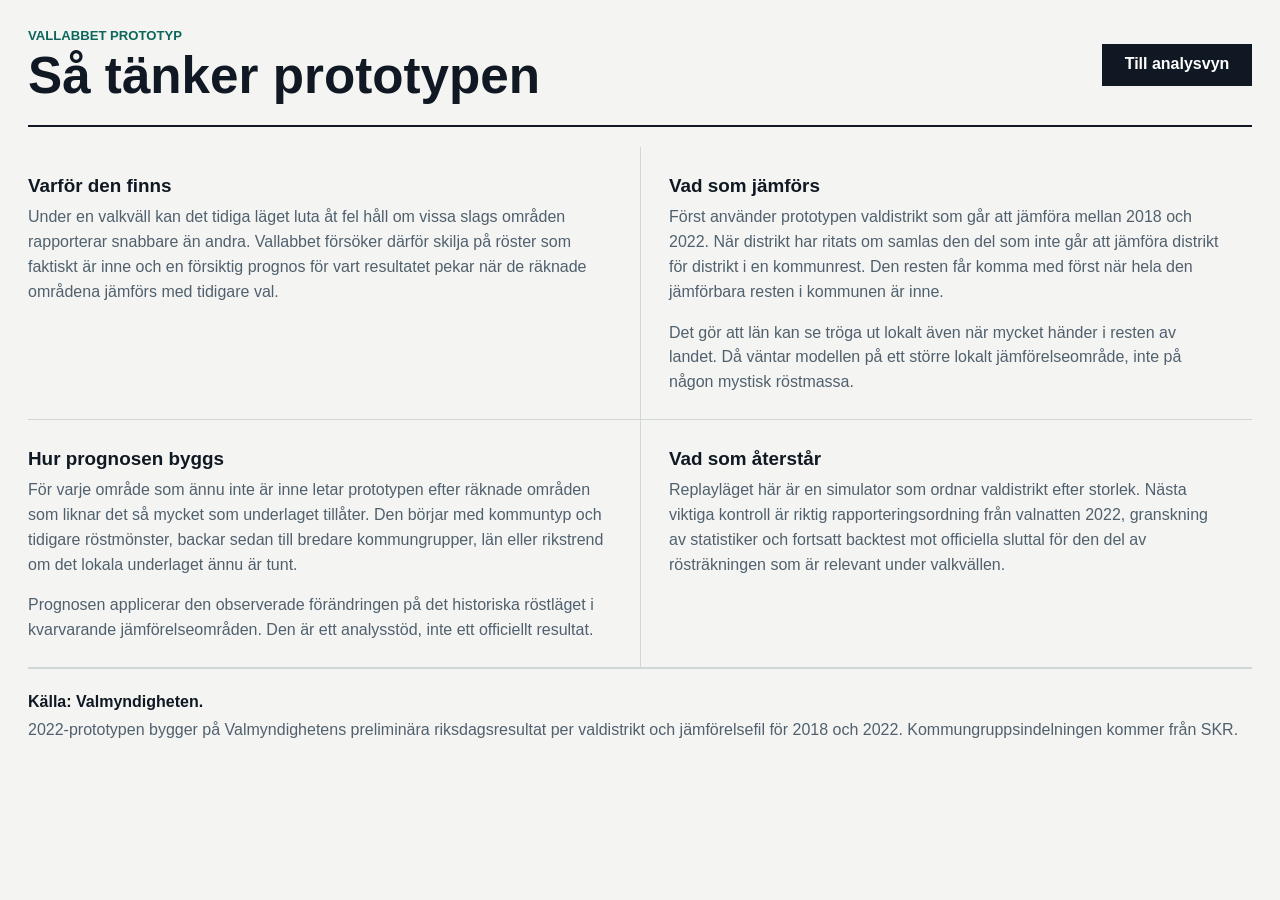
==== metod.html @ ca80cbb3 "v1 Första version tänkt för feedback och metodkontroll." ====
<!doctype html>
<html lang="sv">
  <head>
    <meta charset="utf-8">
    <meta name="viewport" content="width=device-width, initial-scale=1">
    <title>Metod - Vallabbet</title>
    <link rel="stylesheet" href="styles.css">
  </head>
  <body>
    <main class="shell method-page">
      <header class="masthead method-masthead">
        <div>
          <p class="kicker">Vallabbet prototyp</p>
          <h1>Så tänker prototypen</h1>
        </div>
        <a class="back-link" href="index.html">Till analysvyn</a>
      </header>

      <section class="method-copy" aria-label="Metod">
        <article>
          <h2>Varför den finns</h2>
          <p>Under en valkväll kan det tidiga läget luta åt fel håll om vissa slags områden rapporterar snabbare än andra. Vallabbet försöker därför skilja på röster som faktiskt är inne och en försiktig prognos för vart resultatet pekar när de räknade områdena jämförs med tidigare val.</p>
        </article>

        <article>
          <h2>Vad som jämförs</h2>
          <p>Först använder prototypen valdistrikt som går att jämföra mellan 2018 och 2022. När distrikt har ritats om samlas den del som inte går att jämföra distrikt för distrikt i en kommunrest. Den resten får komma med först när hela den jämförbara resten i kommunen är inne.</p>
          <p>Det gör att län kan se tröga ut lokalt även när mycket händer i resten av landet. Då väntar modellen på ett större lokalt jämförelseområde, inte på någon mystisk röstmassa.</p>
        </article>

        <article>
          <h2>Hur prognosen byggs</h2>
          <p>För varje område som ännu inte är inne letar prototypen efter räknade områden som liknar det så mycket som underlaget tillåter. Den börjar med kommuntyp och tidigare röstmönster, backar sedan till bredare kommungrupper, län eller rikstrend om det lokala underlaget ännu är tunt.</p>
          <p>Prognosen applicerar den observerade förändringen på det historiska röstläget i kvarvarande jämförelseområden. Den är ett analysstöd, inte ett officiellt resultat.</p>
        </article>

        <article>
          <h2>Vad som återstår</h2>
          <p>Replayläget här är en simulator som ordnar valdistrikt efter storlek. Nästa viktiga kontroll är riktig rapporteringsordning från valnatten 2022, granskning av statistiker och fortsatt backtest mot officiella sluttal för den del av rösträkningen som är relevant under valkvällen.</p>
        </article>
      </section>

      <footer class="source-note source-note-page">
        <strong>Källa: Valmyndigheten.</strong>
        <span>2022-prototypen bygger på Valmyndighetens preliminära riksdagsresultat per valdistrikt och jämförelsefil för 2018 och 2022. Kommungruppsindelningen kommer från SKR.</span>
      </footer>
    </main>
  </body>
</html>
---- styles.css ----
:root {
  color-scheme: light;
  --ink: #101923;
  --muted: #50606e;
  --paper: #f4f5f2;
  --panel: #fffdf8;
  --line: #d1d7d7;
  --accent: #0d665b;
  --alert: #b9302c;
  --gain: #116b4b;
  font-family: Inter, Aptos, "Segoe UI", Arial, sans-serif;
}

* {
  box-sizing: border-box;
}

body {
  background: var(--paper);
  color: var(--ink);
  margin: 0;
}

button,
input,
select {
  font: inherit;
}

.shell {
  margin: 0 auto;
  max-width: 1480px;
  padding: 28px;
}

.masthead {
  align-items: end;
  border-bottom: 2px solid var(--ink);
  display: grid;
  gap: 24px;
  grid-template-columns: minmax(320px, 1fr) auto;
  padding-bottom: 24px;
}

.kicker {
  color: var(--accent);
  font-size: .82rem;
  font-weight: 800;
  letter-spacing: 0;
  margin: 0 0 8px;
  text-transform: uppercase;
}

h1,
h2,
h3,
p {
  margin-top: 0;
}

h1 {
  font-size: clamp(2rem, 4vw, 4.4rem);
  letter-spacing: 0;
  line-height: .98;
  margin-bottom: 0;
  max-width: 760px;
}

h2 {
  font-size: 1.18rem;
  letter-spacing: 0;
  margin-bottom: 5px;
}

h3 {
  border-bottom: 1px solid var(--line);
  color: var(--muted);
  font-size: .84rem;
  letter-spacing: 0;
  margin-bottom: 12px;
  padding-bottom: 8px;
  text-transform: uppercase;
}

.mast-metrics {
  display: grid;
  gap: 10px;
  grid-template-columns: repeat(2, minmax(170px, 1fr));
  min-width: min(430px, 100%);
}

.mast-metrics div {
  border-left: 1px solid var(--line);
  display: grid;
  gap: 3px;
  min-height: 66px;
  padding-left: 14px;
}

.mast-metrics span,
.controls span,
.panel-head p,
.signal small,
.quiet {
  color: var(--muted);
}

.mast-metrics strong {
  font-size: 1.68rem;
  line-height: 1;
}

.controls {
  align-items: center;
  border-bottom: 1px solid var(--line);
  display: grid;
  gap: 18px;
  grid-template-columns: 180px minmax(240px, 1fr) minmax(330px, .9fr);
  padding: 20px 0;
}

.view-tabs {
  border-bottom: 1px solid var(--line);
  display: flex;
  gap: 7px;
  padding: 16px 0;
}

.view-tabs button,
.view-tabs a {
  align-items: center;
  background: transparent;
  border: 1px solid var(--line);
  color: var(--muted);
  cursor: pointer;
  display: inline-flex;
  font-weight: 800;
  justify-content: center;
  min-height: 42px;
  min-width: 110px;
  padding: 0 14px;
  text-decoration: none;
}

.view-tabs button[aria-selected="true"] {
  background: var(--ink);
  border-color: var(--ink);
  color: white;
}

.method-strip {
  align-items: start;
  border-bottom: 1px solid var(--line);
  display: grid;
  gap: 12px;
  grid-template-columns: 155px minmax(280px, 1fr);
  padding: 16px 0;
}

.method-strip p {
  color: var(--muted);
  line-height: 1.4;
  margin-bottom: 0;
}

.controls label {
  display: grid;
  gap: 2px;
}

.controls strong {
  font-size: 1.18rem;
}

input[type="range"] {
  accent-color: var(--accent);
  width: 100%;
}

.mode-note {
  align-items: start;
  display: grid;
  gap: 10px;
  grid-template-columns: auto 1fr;
}

.mode-note p {
  color: var(--muted);
  font-size: .92rem;
  line-height: 1.35;
  margin-bottom: 0;
}

#mode-pill {
  background: var(--accent);
  color: white;
  display: inline-block;
  font-size: .78rem;
  font-weight: 700;
  padding: 5px 8px;
  text-transform: uppercase;
}

.dashboard {
  display: grid;
  gap: 18px;
  grid-template-columns: minmax(430px, 1.15fr) minmax(300px, .82fr) minmax(330px, .9fr);
  padding-top: 18px;
}

.view-panel {
  padding-top: 18px;
}

.hidden {
  display: none;
}

.panel {
  background: var(--panel);
  border: 1px solid var(--line);
  min-height: 280px;
  padding: 20px;
}

.panel.lead {
  min-height: 560px;
  grid-row: span 2;
}

.panel.wide {
  grid-column: span 2;
}

.panel-head p {
  font-size: .94rem;
  margin-bottom: 18px;
}

.party-row {
  align-items: center;
  border-top: 1px solid var(--line);
  display: grid;
  gap: 12px;
  grid-template-columns: minmax(118px, 1fr) 64px 72px 74px;
  min-height: 54px;
  position: relative;
}

.party-row.with-opinion {
  grid-template-columns: minmax(118px, 1fr) 64px 72px 74px minmax(76px, 86px);
}

.party-row.labels {
  border-top: 0;
  color: var(--muted);
  font-size: .82rem;
  min-height: 28px;
  text-transform: uppercase;
}

.opinion-toggle {
  align-items: center;
  border-top: 1px solid var(--line);
  cursor: pointer;
  display: inline-flex;
  gap: 9px;
  margin-bottom: 12px;
  padding-top: 12px;
}

.opinion-toggle input {
  accent-color: var(--accent);
  height: 18px;
  width: 18px;
}

.opinion-toggle span {
  font-weight: 800;
}

.opinion-note {
  border-top: 1px solid var(--line);
  display: grid;
  gap: 5px;
  margin-top: 14px;
  padding-top: 14px;
}

.opinion-note.hidden {
  display: none;
}

.opinion-note p {
  color: var(--muted);
  line-height: 1.35;
  margin-bottom: 0;
}

.opinion-value {
  color: var(--muted);
  font-size: .82rem;
  font-weight: 800;
  text-transform: uppercase;
}

.party-row b {
  background: linear-gradient(90deg, var(--party) var(--fill), transparent var(--fill));
  bottom: 0;
  height: 4px;
  left: 0;
  opacity: .85;
  position: absolute;
  width: 100%;
}

.party-name {
  align-items: center;
  display: flex;
  font-weight: 750;
  gap: 9px;
}

.party-name i,
.party-tabs i {
  display: inline-block;
  flex: 0 0 auto;
  height: 13px;
  width: 13px;
}

.party-row strong {
  font-size: 1.2rem;
  text-align: right;
}

.party-row span:not(.party-name) {
  text-align: right;
}

.rise {
  color: var(--gain);
}

.fall {
  color: var(--alert);
}

.radio-line p {
  border-top: 1px solid var(--line);
  font-size: 1.2rem;
  line-height: 1.42;
  margin-bottom: 0;
  padding: 14px 0;
}

.radio-line .quiet {
  font-size: .95rem;
}

.party-tabs {
  display: flex;
  flex-wrap: wrap;
  gap: 7px;
  margin-bottom: 18px;
}

.party-view,
.county-view {
  display: block;
}

.party-view.hidden,
.county-view.hidden {
  display: none;
}

.party-workbench {
  min-height: 620px;
}

.party-head {
  align-items: end;
  border-bottom: 1px solid var(--line);
  display: flex;
  gap: 18px;
  justify-content: space-between;
  margin-bottom: 20px;
}

.party-head p {
  margin-bottom: 18px;
}

.party-workbench-grid {
  display: grid;
  gap: 28px;
  grid-template-columns: minmax(310px, .75fr) minmax(480px, 1.25fr);
}

.party-signal-grid h3 {
  margin-bottom: 10px;
}

.party-tabs button {
  align-items: center;
  background: #f5f1e8;
  border: 1px solid var(--line);
  cursor: pointer;
  display: inline-flex;
  gap: 7px;
  height: 38px;
  justify-content: center;
  min-width: 58px;
}

.party-tabs button[aria-selected="true"] {
  background: var(--ink);
  border-color: var(--ink);
  color: white;
}

.focus-number {
  align-items: baseline;
  border-bottom: 1px solid var(--line);
  display: flex;
  justify-content: space-between;
  margin-bottom: 16px;
  padding-bottom: 13px;
}

.focus-number span {
  color: var(--muted);
}

.focus-number strong {
  font-size: 2.4rem;
}

.focus-number em {
  font-size: .92rem;
  font-style: normal;
}

.focus-panel p {
  line-height: 1.45;
  margin-bottom: 10px;
}

.mandate-panel {
  min-height: 240px;
}

.mandate-placeholder {
  border-top: 1px solid var(--line);
  display: grid;
  gap: 8px;
  padding-top: 18px;
}

.mandate-placeholder strong {
  font-size: 2.45rem;
}

.mandate-placeholder p {
  color: var(--muted);
  line-height: 1.4;
  margin-bottom: 0;
}

.coalition-panel {
  min-height: 0;
}

.coalition-presets {
  display: grid;
  gap: 10px;
  grid-template-columns: repeat(2, minmax(210px, 1fr));
  margin-bottom: 18px;
}

.coalition-presets button {
  background: #f5f1e8;
  border: 1px solid var(--line);
  color: var(--ink);
  cursor: pointer;
  display: grid;
  gap: 4px;
  min-height: 84px;
  padding: 13px;
  text-align: left;
}

.coalition-presets strong,
.coalition-result > strong {
  font-size: 1.08rem;
}

.coalition-presets span {
  font-size: 1.2rem;
  font-weight: 850;
}

.coalition-presets small,
.coalition-note,
.coalition-result span {
  color: var(--muted);
}

.coalition-builder {
  border-top: 1px solid var(--line);
  display: grid;
  gap: 22px;
  grid-template-columns: minmax(300px, 1fr) minmax(250px, .7fr);
  padding-top: 18px;
}

.coalition-parties {
  display: flex;
  flex-wrap: wrap;
  gap: 7px;
}

.coalition-parties button {
  align-items: center;
  background: #f5f1e8;
  border: 1px solid var(--line);
  cursor: pointer;
  display: inline-flex;
  font-weight: 850;
  gap: 7px;
  height: 42px;
  justify-content: center;
  min-width: 62px;
}

.coalition-parties button[aria-pressed="true"] {
  background: var(--ink);
  border-color: var(--ink);
  color: white;
}

.coalition-parties i {
  display: inline-block;
  height: 13px;
  width: 13px;
}

.coalition-result {
  border-left: 1px solid var(--line);
  display: grid;
  gap: 9px;
  grid-template-columns: 1fr auto;
  padding-left: 20px;
}

.coalition-result h3,
.coalition-result > strong {
  grid-column: 1 / -1;
  margin-bottom: 0;
}

.coalition-result div {
  align-items: baseline;
  border-top: 1px solid var(--line);
  display: contents;
}

.coalition-result b {
  font-size: 2rem;
}

.coalition-note {
  border-top: 1px solid var(--line);
  line-height: 1.4;
  margin-bottom: 0;
  margin-top: 18px;
  padding-top: 12px;
}

.county-head {
  align-items: end;
  display: flex;
  gap: 18px;
  justify-content: space-between;
}

.county-head p {
  margin-bottom: 0;
}

.county-head label {
  color: var(--muted);
  display: grid;
  flex: 0 1 270px;
  font-size: .84rem;
  gap: 5px;
  text-transform: uppercase;
}

select {
  background: white;
  border: 1px solid var(--line);
  color: var(--ink);
  min-height: 40px;
  padding: 0 10px;
  text-transform: none;
}

.county-layout {
  display: grid;
  gap: 22px;
  grid-template-columns: minmax(360px, 1.2fr) minmax(260px, .8fr);
  margin-top: 18px;
}

.county-story {
  border-left: 1px solid var(--line);
  display: grid;
  gap: 12px;
  padding-left: 20px;
}

.county-story p {
  line-height: 1.45;
  margin-bottom: 0;
}

.county-progress {
  background: #f3f6f2;
  border: 1px solid var(--line);
  display: grid;
  gap: 10px;
  grid-template-columns: repeat(2, minmax(110px, 1fr));
  padding: 14px;
}

.county-progress h3,
.county-progress p {
  grid-column: 1 / -1;
}

.county-progress h3 {
  margin-bottom: 0;
}

.county-progress div {
  border-top: 1px solid var(--line);
  display: grid;
  gap: 2px;
  padding-top: 9px;
}

.county-progress strong {
  font-size: 1.55rem;
  line-height: 1;
}

.county-progress span,
.county-progress p {
  color: var(--muted);
  line-height: 1.35;
}

.county-progress b {
  color: var(--ink);
}

.source-note {
  border-top: 1px solid var(--line);
  color: var(--muted);
  display: flex;
  flex-wrap: wrap;
  gap: 6px;
  line-height: 1.4;
  margin-top: 22px;
  padding: 16px 0 4px;
}

.source-note strong {
  color: var(--ink);
}

.method-masthead {
  align-items: center;
}

.back-link {
  background: var(--ink);
  border: 1px solid var(--ink);
  color: white;
  display: inline-flex;
  font-weight: 800;
  justify-content: center;
  min-height: 42px;
  min-width: 150px;
  padding: 10px 14px;
  text-decoration: none;
}

.method-copy {
  display: grid;
  gap: 0;
  grid-template-columns: repeat(2, minmax(280px, 1fr));
  padding-top: 20px;
}

.method-copy article {
  border-bottom: 1px solid var(--line);
  line-height: 1.55;
  min-height: 230px;
  padding: 24px 28px 24px 0;
}

.method-copy article:nth-child(2n) {
  border-left: 1px solid var(--line);
  padding-left: 28px;
}

.method-copy p {
  color: var(--muted);
}

.method-copy p:last-child {
  margin-bottom: 0;
}

.source-note-page {
  margin-top: 0;
  padding-top: 22px;
}

.confidence {
  align-items: center;
  display: inline-flex;
  gap: 8px;
  font-size: .84rem;
  font-weight: 800;
  text-transform: uppercase;
}

.confidence::before {
  background: var(--confidence);
  content: "";
  height: 10px;
  width: 10px;
}

.confidence.high {
  --confidence: #176a49;
}

.confidence.medium {
  --confidence: #c38615;
}

.confidence.low {
  --confidence: #b9302c;
}

.method-tags {
  display: flex;
  flex-wrap: wrap;
  gap: 6px;
}

.method-tags span {
  background: #eef1ef;
  border: 1px solid var(--line);
  color: var(--muted);
  display: inline-block;
  font-size: .78rem;
  padding: 5px 7px;
}

.method-explainer {
  border-top: 1px solid var(--line);
  display: grid;
  gap: 7px;
  padding-top: 12px;
}

.method-meter {
  background: #e7eae7;
  height: 8px;
  overflow: hidden;
}

.method-meter b {
  background: var(--accent);
  display: block;
  height: 100%;
}

.method-explainer small {
  color: var(--muted);
  line-height: 1.35;
}

.signal-grid {
  display: grid;
  gap: 20px;
  grid-template-columns: repeat(2, minmax(240px, 1fr));
}

.signal {
  align-items: center;
  border-top: 1px solid var(--line);
  display: grid;
  gap: 2px 10px;
  grid-template-columns: 1fr auto;
  min-height: 60px;
  padding: 8px 0;
}

.signal strong {
  overflow-wrap: anywhere;
}

.signal span {
  font-weight: 800;
}

.signal .rise,
.signal .fall {
  display: inline-flex;
  gap: 4px;
}

.signal small {
  grid-column: 1 / -1;
}

.load-error {
  font-size: 1.1rem;
  padding: 30px;
}

@media (max-width: 1080px) {
  .shell {
    padding: 18px;
  }

  .masthead,
  .controls,
  .dashboard,
  .county-layout,
  .party-workbench-grid,
  .method-copy,
  .method-strip,
  .coalition-builder {
    grid-template-columns: 1fr;
  }

  .mast-metrics {
    min-width: 0;
  }

  .panel.lead,
  .panel.wide {
    grid-column: auto;
    grid-row: auto;
    min-height: 0;
  }

  .county-story {
    border-left: 0;
    border-top: 1px solid var(--line);
    padding-left: 0;
    padding-top: 18px;
  }

  .party-head {
    align-items: stretch;
    flex-direction: column;
  }

  .coalition-result {
    border-left: 0;
    border-top: 1px solid var(--line);
    padding-left: 0;
    padding-top: 18px;
  }

  .method-copy article,
  .method-copy article:nth-child(2n) {
    border-left: 0;
    min-height: 0;
    padding-left: 0;
    padding-right: 0;
  }
}

@media (max-width: 620px) {
  .mast-metrics,
  .signal-grid,
  .coalition-presets {
    grid-template-columns: 1fr;
  }

  .mode-note {
    grid-template-columns: 1fr;
  }

  .party-row {
    gap: 7px;
    grid-template-columns: minmax(92px, 1fr) 52px 61px 66px;
    font-size: .9rem;
  }

  .party-row strong {
    font-size: 1rem;
  }

  .focus-number {
    align-items: start;
    flex-direction: column;
  }

  .county-head {
    align-items: stretch;
    flex-direction: column;
  }

  .county-progress {
    grid-template-columns: 1fr;
  }

  .view-tabs {
    overflow-x: auto;
  }
}
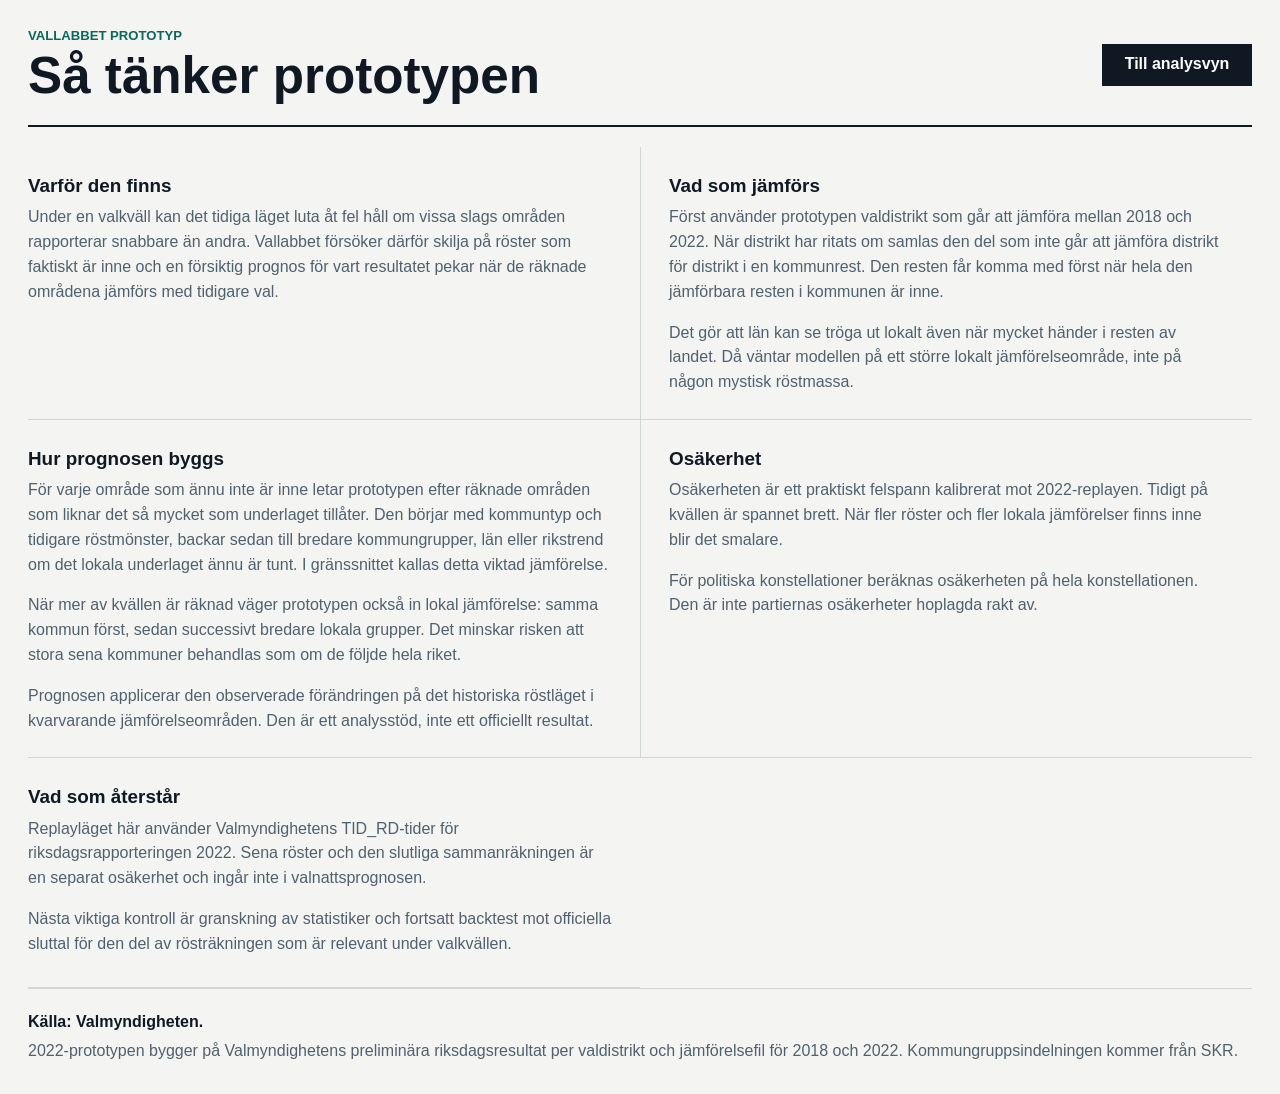
==== commit 6e01170c: "v2" ====
--- a/metod.html
+++ b/metod.html
@@ -30,13 +30,21 @@
 
         <article>
           <h2>Hur prognosen byggs</h2>
-          <p>För varje område som ännu inte är inne letar prototypen efter räknade områden som liknar det så mycket som underlaget tillåter. Den börjar med kommuntyp och tidigare röstmönster, backar sedan till bredare kommungrupper, län eller rikstrend om det lokala underlaget ännu är tunt.</p>
+          <p>För varje område som ännu inte är inne letar prototypen efter räknade områden som liknar det så mycket som underlaget tillåter. Den börjar med kommuntyp och tidigare röstmönster, backar sedan till bredare kommungrupper, län eller rikstrend om det lokala underlaget ännu är tunt. I gränssnittet kallas detta viktad jämförelse.</p>
+          <p>När mer av kvällen är räknad väger prototypen också in lokal jämförelse: samma kommun först, sedan successivt bredare lokala grupper. Det minskar risken att stora sena kommuner behandlas som om de följde hela riket.</p>
           <p>Prognosen applicerar den observerade förändringen på det historiska röstläget i kvarvarande jämförelseområden. Den är ett analysstöd, inte ett officiellt resultat.</p>
         </article>
 
         <article>
+          <h2>Osäkerhet</h2>
+          <p>Osäkerheten är ett praktiskt felspann kalibrerat mot 2022-replayen. Tidigt på kvällen är spannet brett. När fler röster och fler lokala jämförelser finns inne blir det smalare.</p>
+          <p>För politiska konstellationer beräknas osäkerheten på hela konstellationen. Den är inte partiernas osäkerheter hoplagda rakt av.</p>
+        </article>
+
+        <article>
           <h2>Vad som återstår</h2>
-          <p>Replayläget här är en simulator som ordnar valdistrikt efter storlek. Nästa viktiga kontroll är riktig rapporteringsordning från valnatten 2022, granskning av statistiker och fortsatt backtest mot officiella sluttal för den del av rösträkningen som är relevant under valkvällen.</p>
+          <p>Replayläget här använder Valmyndighetens TID_RD-tider för riksdagsrapporteringen 2022. Sena röster och den slutliga sammanräkningen är en separat osäkerhet och ingår inte i valnattsprognosen.</p>
+          <p>Nästa viktiga kontroll är granskning av statistiker och fortsatt backtest mot officiella sluttal för den del av rösträkningen som är relevant under valkvällen.</p>
         </article>
       </section>
 
--- a/styles.css
+++ b/styles.css
@@ -177,6 +177,34 @@
   width: 100%;
 }
 
+.time-control {
+  display: grid;
+  gap: 7px;
+  min-width: 0;
+}
+
+.time-scale {
+  color: var(--muted);
+  font-size: .76rem;
+  height: 16px;
+  position: relative;
+}
+
+.time-scale span {
+  position: absolute;
+  top: 0;
+  transform: translateX(-50%);
+  white-space: nowrap;
+}
+
+.time-scale span:first-child {
+  transform: translateX(0);
+}
+
+.time-scale span:last-child {
+  transform: translateX(-100%);
+}
+
 .mode-note {
   align-items: start;
   display: grid;
@@ -204,7 +232,7 @@
 .dashboard {
   display: grid;
   gap: 18px;
-  grid-template-columns: minmax(430px, 1.15fr) minmax(300px, .82fr) minmax(330px, .9fr);
+  grid-template-columns: minmax(520px, 1.2fr) minmax(360px, .8fr);
   padding-top: 18px;
 }
 
@@ -242,13 +270,13 @@
   border-top: 1px solid var(--line);
   display: grid;
   gap: 12px;
-  grid-template-columns: minmax(118px, 1fr) 64px 72px 74px;
+  grid-template-columns: minmax(118px, 1fr) minmax(82px, 96px) minmax(94px, 120px) 74px 82px;
   min-height: 54px;
   position: relative;
 }
 
 .party-row.with-opinion {
-  grid-template-columns: minmax(118px, 1fr) 64px 72px 74px minmax(76px, 86px);
+  grid-template-columns: minmax(118px, 1fr) minmax(82px, 96px) minmax(94px, 120px) 74px 82px minmax(76px, 86px);
 }
 
 .party-row.labels {
@@ -302,6 +330,12 @@
   font-size: .82rem;
   font-weight: 800;
   text-transform: uppercase;
+}
+
+.uncertainty {
+  color: var(--muted);
+  font-size: .92rem;
+  font-weight: 850;
 }
 
 .party-row b {
@@ -445,27 +479,6 @@
 .focus-panel p {
   line-height: 1.45;
   margin-bottom: 10px;
-}
-
-.mandate-panel {
-  min-height: 240px;
-}
-
-.mandate-placeholder {
-  border-top: 1px solid var(--line);
-  display: grid;
-  gap: 8px;
-  padding-top: 18px;
-}
-
-.mandate-placeholder strong {
-  font-size: 2.45rem;
-}
-
-.mandate-placeholder p {
-  color: var(--muted);
-  line-height: 1.4;
-  margin-bottom: 0;
 }
 
 .coalition-panel {
@@ -560,6 +573,15 @@
   margin-bottom: 0;
 }
 
+.coalition-result-note {
+  border-top: 1px solid var(--line);
+  color: var(--muted);
+  grid-column: 1 / -1;
+  line-height: 1.35;
+  margin: 3px 0 0;
+  padding-top: 9px;
+}
+
 .coalition-result div {
   align-items: baseline;
   border-top: 1px solid var(--line);
@@ -904,7 +926,7 @@
 
   .party-row {
     gap: 7px;
-    grid-template-columns: minmax(92px, 1fr) 52px 61px 66px;
+    grid-template-columns: minmax(92px, 1fr) 52px 61px 66px 68px;
     font-size: .9rem;
   }
 
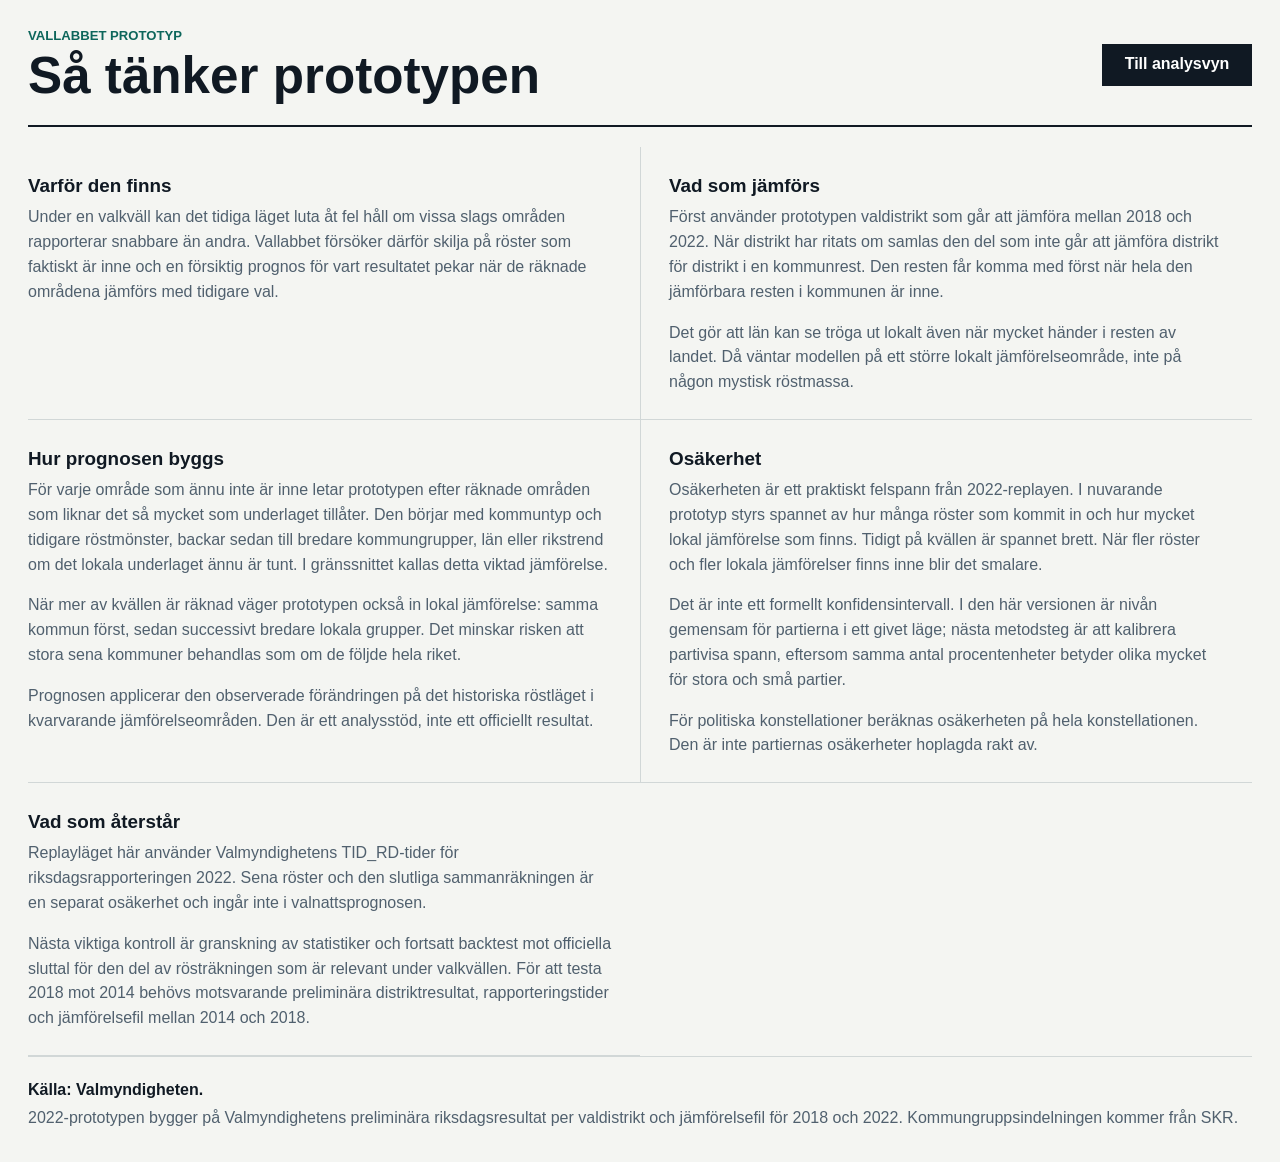
==== commit bf8212c4: "Update political comparison and backtest uncertainty" ====
--- a/metod.html
+++ b/metod.html
@@ -37,14 +37,15 @@
 
         <article>
           <h2>Osäkerhet</h2>
-          <p>Osäkerheten är ett praktiskt felspann kalibrerat mot 2022-replayen. Tidigt på kvällen är spannet brett. När fler röster och fler lokala jämförelser finns inne blir det smalare.</p>
+          <p>Osäkerheten är ett praktiskt felspann från 2022-replayen. I nuvarande prototyp styrs spannet av hur många röster som kommit in och hur mycket lokal jämförelse som finns. Tidigt på kvällen är spannet brett. När fler röster och fler lokala jämförelser finns inne blir det smalare.</p>
+          <p>Det är inte ett formellt konfidensintervall. I den här versionen är nivån gemensam för partierna i ett givet läge; nästa metodsteg är att kalibrera partivisa spann, eftersom samma antal procentenheter betyder olika mycket för stora och små partier.</p>
           <p>För politiska konstellationer beräknas osäkerheten på hela konstellationen. Den är inte partiernas osäkerheter hoplagda rakt av.</p>
         </article>
 
         <article>
           <h2>Vad som återstår</h2>
           <p>Replayläget här använder Valmyndighetens TID_RD-tider för riksdagsrapporteringen 2022. Sena röster och den slutliga sammanräkningen är en separat osäkerhet och ingår inte i valnattsprognosen.</p>
-          <p>Nästa viktiga kontroll är granskning av statistiker och fortsatt backtest mot officiella sluttal för den del av rösträkningen som är relevant under valkvällen.</p>
+          <p>Nästa viktiga kontroll är granskning av statistiker och fortsatt backtest mot officiella sluttal för den del av rösträkningen som är relevant under valkvällen. För att testa 2018 mot 2014 behövs motsvarande preliminära distriktresultat, rapporteringstider och jämförelsefil mellan 2014 och 2018.</p>
         </article>
       </section>
 
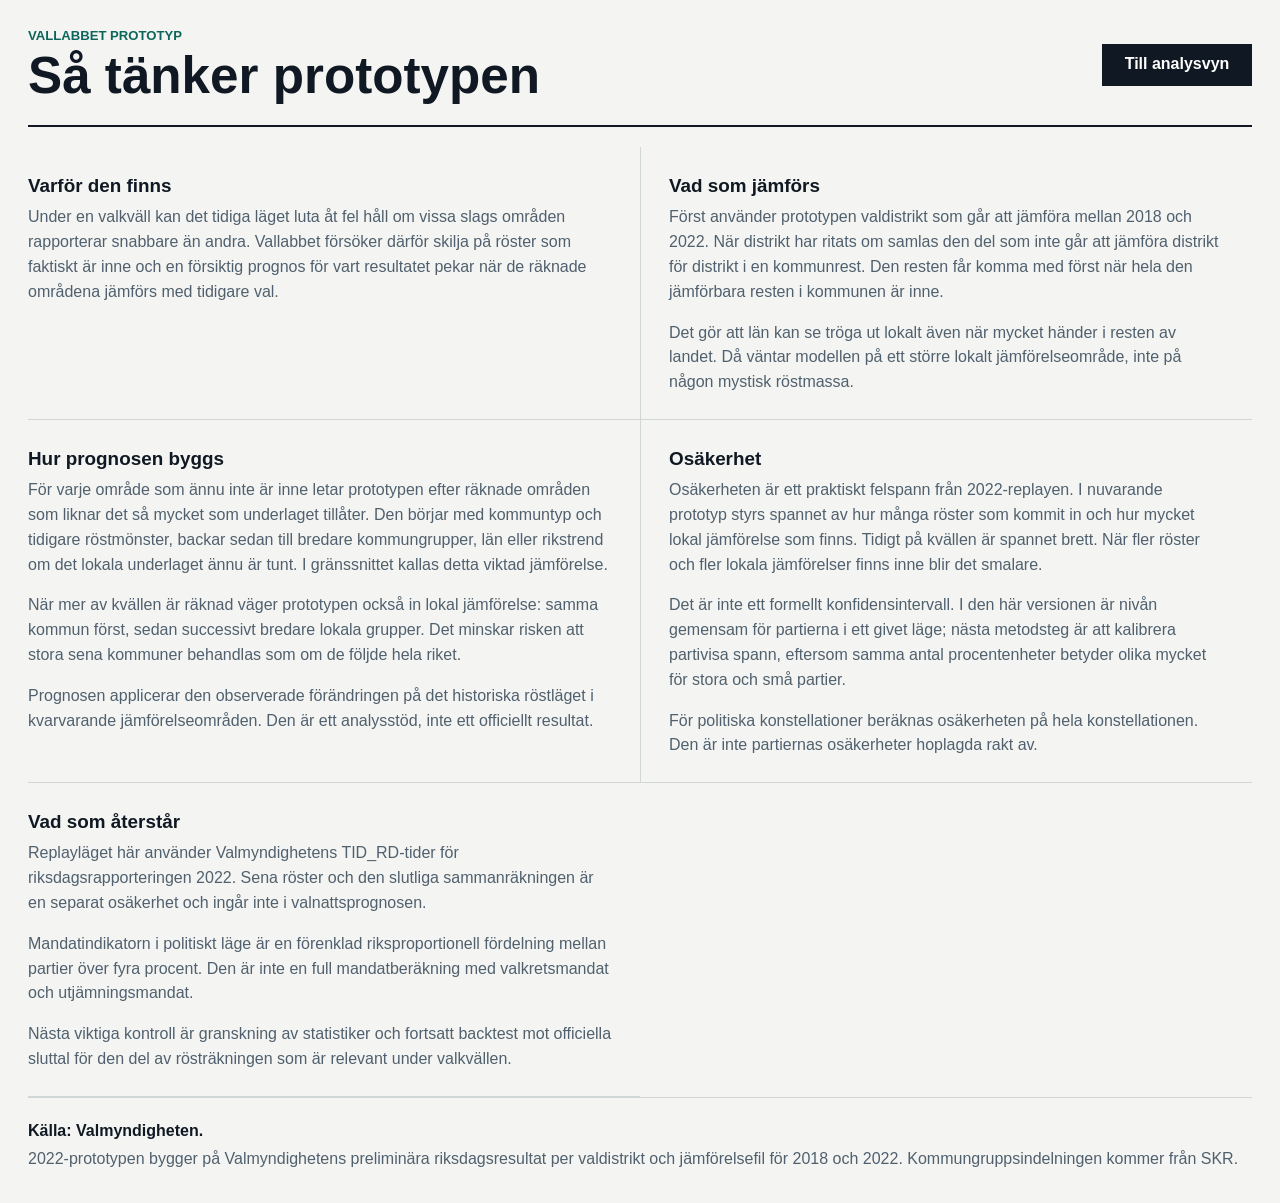
==== commit e686623d: "Add simplified mandate indicator" ====
--- a/metod.html
+++ b/metod.html
@@ -45,7 +45,8 @@
         <article>
           <h2>Vad som återstår</h2>
           <p>Replayläget här använder Valmyndighetens TID_RD-tider för riksdagsrapporteringen 2022. Sena röster och den slutliga sammanräkningen är en separat osäkerhet och ingår inte i valnattsprognosen.</p>
-          <p>Nästa viktiga kontroll är granskning av statistiker och fortsatt backtest mot officiella sluttal för den del av rösträkningen som är relevant under valkvällen. För att testa 2018 mot 2014 behövs motsvarande preliminära distriktresultat, rapporteringstider och jämförelsefil mellan 2014 och 2018.</p>
+          <p>Mandatindikatorn i politiskt läge är en förenklad riksproportionell fördelning mellan partier över fyra procent. Den är inte en full mandatberäkning med valkretsmandat och utjämningsmandat.</p>
+          <p>Nästa viktiga kontroll är granskning av statistiker och fortsatt backtest mot officiella sluttal för den del av rösträkningen som är relevant under valkvällen.</p>
         </article>
       </section>
 
--- a/styles.css
+++ b/styles.css
@@ -600,6 +600,91 @@
   padding-top: 12px;
 }
 
+.mandate-indicator {
+  border-top: 1px solid var(--line);
+  margin-top: 18px;
+  padding-top: 18px;
+}
+
+.mandate-head {
+  align-items: end;
+  display: flex;
+  gap: 16px;
+  justify-content: space-between;
+  margin-bottom: 14px;
+}
+
+.mandate-head h3 {
+  margin-bottom: 6px;
+}
+
+.mandate-head p {
+  color: var(--muted);
+  line-height: 1.35;
+  margin-bottom: 0;
+}
+
+.mandate-head strong {
+  font-size: 2rem;
+  white-space: nowrap;
+}
+
+.mandate-blocks {
+  display: grid;
+  gap: 10px;
+  grid-template-columns: repeat(3, minmax(180px, 1fr));
+  margin-bottom: 14px;
+}
+
+.mandate-blocks div,
+.mandate-list div {
+  align-items: center;
+  background: #f5f1e8;
+  border: 1px solid var(--line);
+  display: flex;
+  justify-content: space-between;
+  min-height: 48px;
+  padding: 10px 12px;
+}
+
+.mandate-blocks span,
+.mandate-list span,
+.mandate-warning {
+  color: var(--muted);
+}
+
+.mandate-blocks b {
+  font-size: 1.6rem;
+}
+
+.mandate-list {
+  display: grid;
+  gap: 8px;
+  grid-template-columns: repeat(4, minmax(110px, 1fr));
+}
+
+.mandate-list span {
+  align-items: center;
+  display: inline-flex;
+  font-weight: 800;
+  gap: 7px;
+}
+
+.mandate-list i {
+  display: inline-block;
+  height: 13px;
+  width: 13px;
+}
+
+.mandate-list b {
+  font-size: 1.35rem;
+}
+
+.mandate-warning {
+  line-height: 1.35;
+  margin: 12px 0 0;
+}
+
 .county-head {
   align-items: end;
   display: flex;
@@ -904,6 +989,11 @@
     padding-top: 18px;
   }
 
+  .mandate-blocks,
+  .mandate-list {
+    grid-template-columns: repeat(2, minmax(150px, 1fr));
+  }
+
   .method-copy article,
   .method-copy article:nth-child(2n) {
     border-left: 0;
@@ -916,12 +1006,19 @@
 @media (max-width: 620px) {
   .mast-metrics,
   .signal-grid,
-  .coalition-presets {
+  .coalition-presets,
+  .mandate-blocks,
+  .mandate-list {
     grid-template-columns: 1fr;
   }
 
   .mode-note {
     grid-template-columns: 1fr;
+  }
+
+  .mandate-head {
+    align-items: stretch;
+    flex-direction: column;
   }
 
   .party-row {
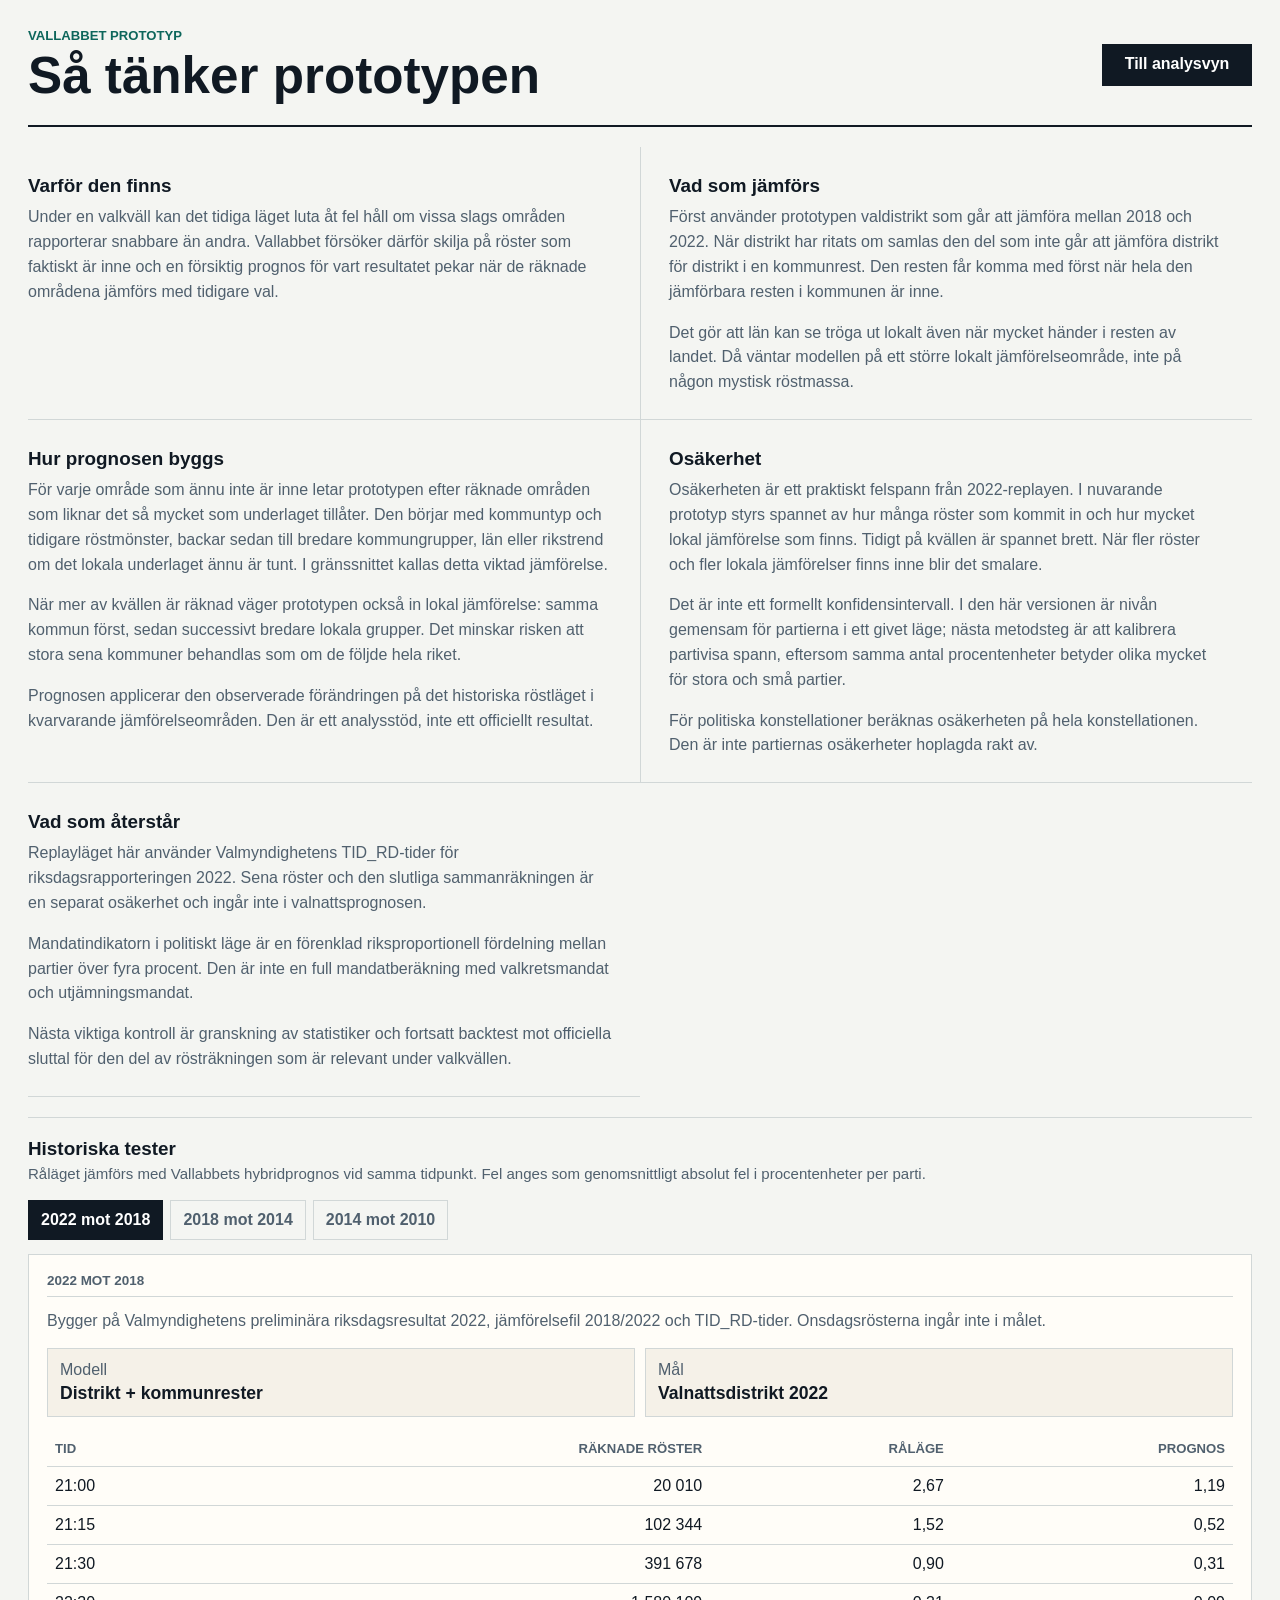
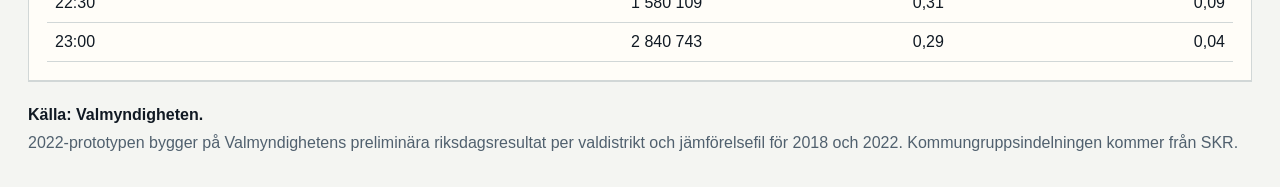
==== commit a2dfdecf: "Add backtest tabs to method page" ====
--- a/metod.html
+++ b/metod.html
@@ -50,10 +50,99 @@
         </article>
       </section>
 
+      <section class="backtest-section" aria-label="Backtester">
+        <div class="panel-head">
+          <h2>Historiska tester</h2>
+          <p>Råläget jämförs med Vallabbets hybridprognos vid samma tidpunkt. Fel anges som genomsnittligt absolut fel i procentenheter per parti.</p>
+        </div>
+
+        <div class="backtest-tabs" role="tablist" aria-label="Välj historiskt test">
+          <button type="button" role="tab" aria-selected="true" data-backtest-tab="bt-2022">2022 mot 2018</button>
+          <button type="button" role="tab" aria-selected="false" data-backtest-tab="bt-2018">2018 mot 2014</button>
+          <button type="button" role="tab" aria-selected="false" data-backtest-tab="bt-2014">2014 mot 2010</button>
+        </div>
+
+        <article id="bt-2022" class="backtest-panel" data-backtest-panel>
+          <h3>2022 mot 2018</h3>
+          <p>Bygger på Valmyndighetens preliminära riksdagsresultat 2022, jämförelsefil 2018/2022 och TID_RD-tider. Onsdagsrösterna ingår inte i målet.</p>
+          <div class="backtest-summary">
+            <div><span>Modell</span><strong>Distrikt + kommunrester</strong></div>
+            <div><span>Mål</span><strong>Valnattsdistrikt 2022</strong></div>
+          </div>
+          <div class="backtest-table-wrap">
+            <table>
+              <thead><tr><th>Tid</th><th>Räknade röster</th><th>Råläge</th><th>Prognos</th></tr></thead>
+              <tbody>
+                <tr><td>21:00</td><td>20 010</td><td>2,67</td><td>1,19</td></tr>
+                <tr><td>21:15</td><td>102 344</td><td>1,52</td><td>0,52</td></tr>
+                <tr><td>21:30</td><td>391 678</td><td>0,90</td><td>0,31</td></tr>
+                <tr><td>22:30</td><td>1 580 109</td><td>0,31</td><td>0,09</td></tr>
+                <tr><td>23:00</td><td>2 840 743</td><td>0,29</td><td>0,04</td></tr>
+              </tbody>
+            </table>
+          </div>
+        </article>
+
+        <article id="bt-2018" class="backtest-panel hidden" data-backtest-panel>
+          <h3>2018 mot 2014</h3>
+          <p>Bygger på 2018 års inrapporteringstider, 2018 års distriktsresultat, 2014 års distriktsresultat och Valmyndighetens mappning 2014/2018. Målet är slutligt 2018-resultat för distrikt med rapporteringstid.</p>
+          <div class="backtest-summary">
+            <div><span>Täckning</span><strong>100,00%</strong></div>
+            <div><span>Områden</span><strong>4 631 distrikt + 98 kommunrester</strong></div>
+          </div>
+          <div class="backtest-table-wrap">
+            <table>
+              <thead><tr><th>Tid</th><th>Räknade röster</th><th>Råläge</th><th>Prognos</th></tr></thead>
+              <tbody>
+                <tr><td>21:00</td><td>35 344</td><td>2,63</td><td>1,10</td></tr>
+                <tr><td>21:15</td><td>160 918</td><td>1,58</td><td>0,33</td></tr>
+                <tr><td>21:30</td><td>499 743</td><td>1,01</td><td>0,13</td></tr>
+                <tr><td>22:30</td><td>3 579 315</td><td>0,32</td><td>0,08</td></tr>
+                <tr><td>23:00</td><td>4 551 634</td><td>0,31</td><td>0,07</td></tr>
+              </tbody>
+            </table>
+          </div>
+        </article>
+
+        <article id="bt-2014" class="backtest-panel hidden" data-backtest-panel>
+          <h3>2014 mot 2010</h3>
+          <p>Fallback-test utan mappningsfil 2010/2014. Modellen använder exakta distriktskoder och kommunrester. Målet är slutligt 2014-resultat för distrikt med rapporteringstid.</p>
+          <div class="backtest-summary">
+            <div><span>Täckning</span><strong>99,94%</strong></div>
+            <div><span>Områden</span><strong>5 169 distrikt + 40 kommunrester</strong></div>
+          </div>
+          <div class="backtest-table-wrap">
+            <table>
+              <thead><tr><th>Tid</th><th>Räknade röster</th><th>Råläge</th><th>Prognos</th></tr></thead>
+              <tbody>
+                <tr><td>21:00</td><td>91 637</td><td>2,31</td><td>0,74</td></tr>
+                <tr><td>21:15</td><td>369 130</td><td>1,50</td><td>0,28</td></tr>
+                <tr><td>21:30</td><td>1 087 720</td><td>1,01</td><td>0,23</td></tr>
+                <tr><td>22:30</td><td>4 616 980</td><td>0,22</td><td>0,13</td></tr>
+                <tr><td>23:00</td><td>5 212 117</td><td>0,18</td><td>0,12</td></tr>
+              </tbody>
+            </table>
+          </div>
+          <p class="backtest-note">I detta valpar är nationell swing ibland lika bra eller bättre än hybridprognosen. Den lokala viktningen bör därför granskas vidare.</p>
+        </article>
+      </section>
+
       <footer class="source-note source-note-page">
         <strong>Källa: Valmyndigheten.</strong>
         <span>2022-prototypen bygger på Valmyndighetens preliminära riksdagsresultat per valdistrikt och jämförelsefil för 2018 och 2022. Kommungruppsindelningen kommer från SKR.</span>
       </footer>
     </main>
+    <script>
+      document.querySelectorAll("[data-backtest-tab]").forEach((button) => {
+        button.addEventListener("click", () => {
+          document.querySelectorAll("[data-backtest-tab]").forEach((tab) => {
+            tab.setAttribute("aria-selected", String(tab === button));
+          });
+          document.querySelectorAll("[data-backtest-panel]").forEach((panel) => {
+            panel.classList.toggle("hidden", panel.id !== button.dataset.backtestTab);
+          });
+        });
+      });
+    </script>
   </body>
 </html>
--- a/styles.css
+++ b/styles.css
@@ -832,6 +832,105 @@
   margin-bottom: 0;
 }
 
+.backtest-section {
+  border-top: 1px solid var(--line);
+  margin-top: 20px;
+  padding-top: 20px;
+}
+
+.backtest-tabs {
+  display: flex;
+  flex-wrap: wrap;
+  gap: 7px;
+  margin: 14px 0;
+}
+
+.backtest-tabs button {
+  background: transparent;
+  border: 1px solid var(--line);
+  color: var(--muted);
+  cursor: pointer;
+  font-weight: 800;
+  min-height: 40px;
+  padding: 0 12px;
+}
+
+.backtest-tabs button[aria-selected="true"] {
+  background: var(--ink);
+  border-color: var(--ink);
+  color: white;
+}
+
+.backtest-panel {
+  background: var(--panel);
+  border: 1px solid var(--line);
+  padding: 18px;
+}
+
+.backtest-panel p {
+  color: var(--muted);
+  line-height: 1.45;
+}
+
+.backtest-summary {
+  display: grid;
+  gap: 10px;
+  grid-template-columns: repeat(2, minmax(220px, 1fr));
+  margin: 14px 0;
+}
+
+.backtest-summary div {
+  background: #f5f1e8;
+  border: 1px solid var(--line);
+  display: grid;
+  gap: 4px;
+  min-height: 64px;
+  padding: 12px;
+}
+
+.backtest-summary span {
+  color: var(--muted);
+}
+
+.backtest-summary strong {
+  font-size: 1.1rem;
+}
+
+.backtest-table-wrap {
+  overflow-x: auto;
+}
+
+.backtest-panel table {
+  border-collapse: collapse;
+  min-width: 560px;
+  width: 100%;
+}
+
+.backtest-panel th,
+.backtest-panel td {
+  border-bottom: 1px solid var(--line);
+  padding: 10px 8px;
+  text-align: right;
+  white-space: nowrap;
+}
+
+.backtest-panel th:first-child,
+.backtest-panel td:first-child {
+  text-align: left;
+}
+
+.backtest-panel th {
+  color: var(--muted);
+  font-size: .82rem;
+  text-transform: uppercase;
+}
+
+.backtest-note {
+  border-top: 1px solid var(--line);
+  margin: 14px 0 0;
+  padding-top: 12px;
+}
+
 .source-note-page {
   margin-top: 0;
   padding-top: 22px;
@@ -1007,6 +1106,7 @@
   .mast-metrics,
   .signal-grid,
   .coalition-presets,
+  .backtest-summary,
   .mandate-blocks,
   .mandate-list {
     grid-template-columns: 1fr;
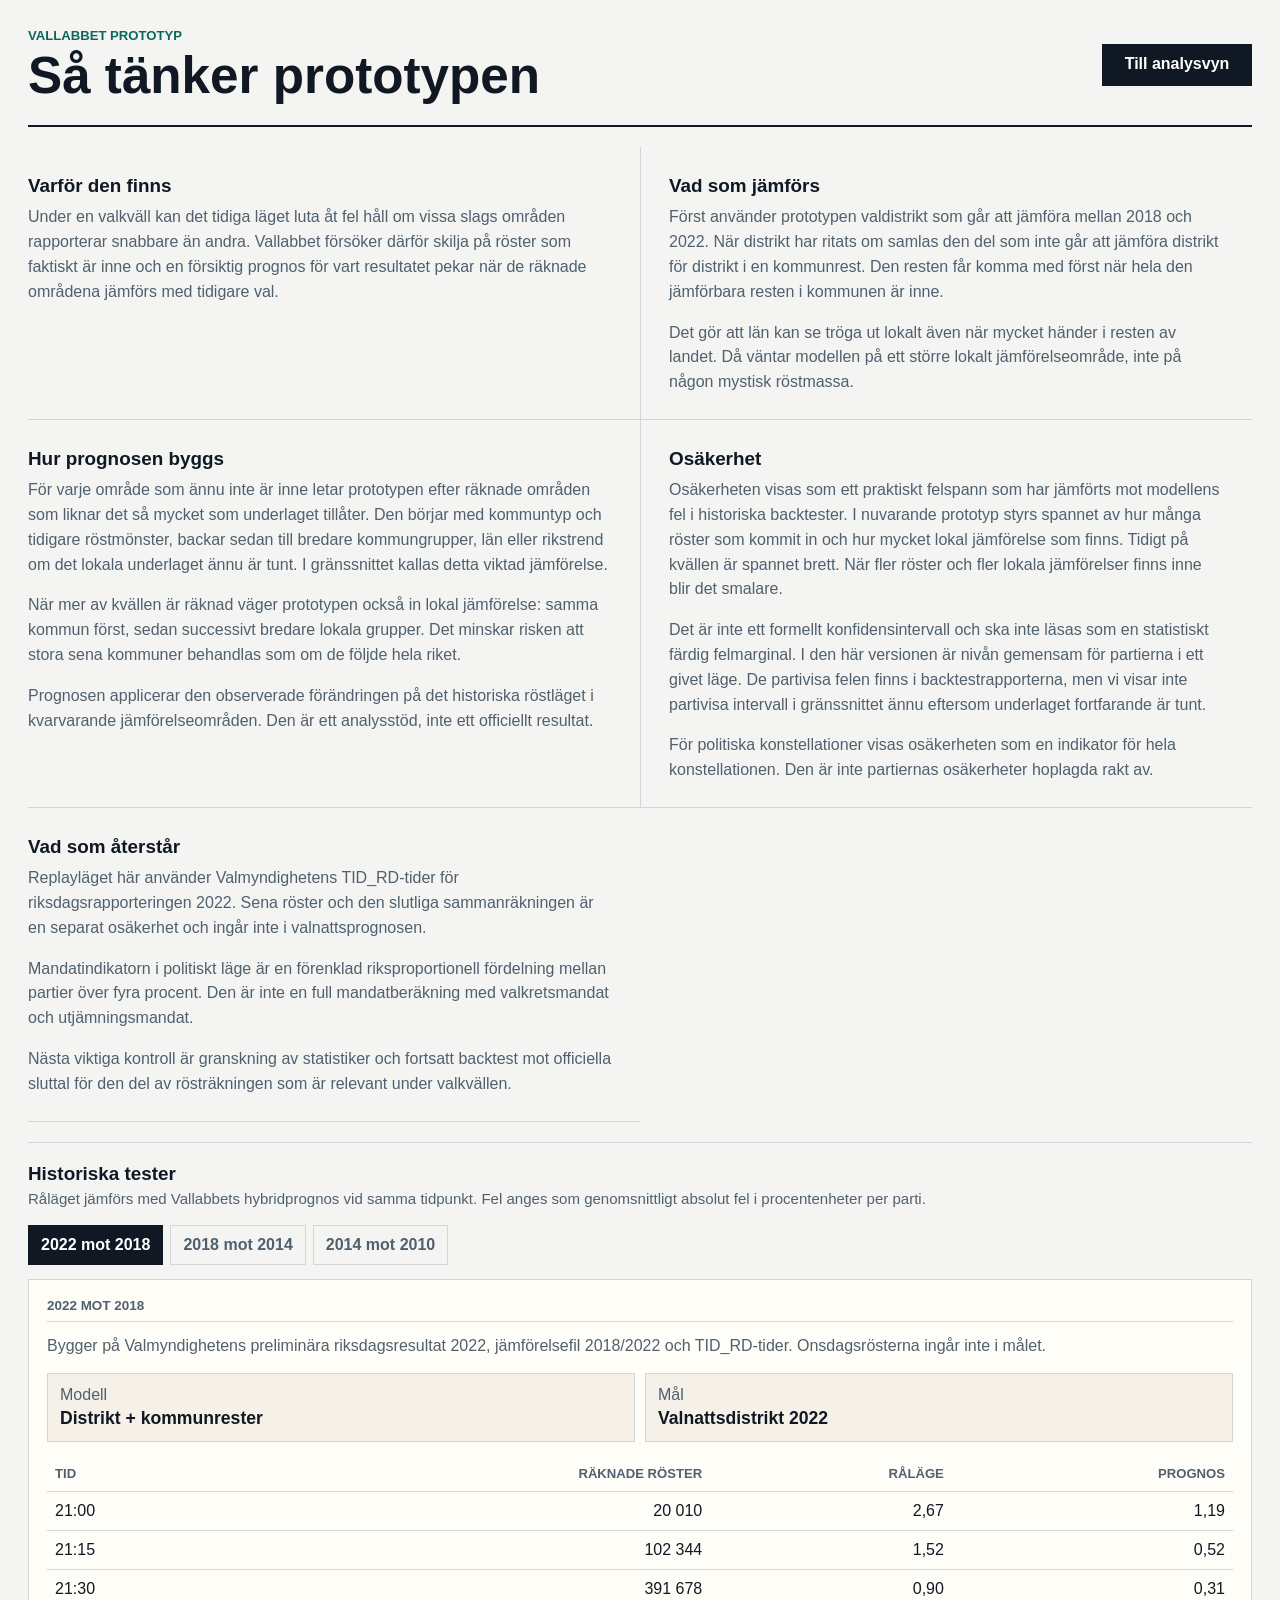
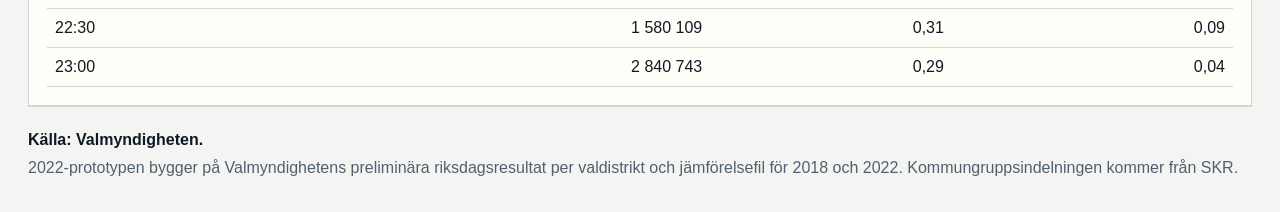
==== commit 2bab66b7: "Clarify uncertainty wording" ====
--- a/metod.html
+++ b/metod.html
@@ -37,9 +37,9 @@
 
         <article>
           <h2>Osäkerhet</h2>
-          <p>Osäkerheten är ett praktiskt felspann från 2022-replayen. I nuvarande prototyp styrs spannet av hur många röster som kommit in och hur mycket lokal jämförelse som finns. Tidigt på kvällen är spannet brett. När fler röster och fler lokala jämförelser finns inne blir det smalare.</p>
-          <p>Det är inte ett formellt konfidensintervall. I den här versionen är nivån gemensam för partierna i ett givet läge; nästa metodsteg är att kalibrera partivisa spann, eftersom samma antal procentenheter betyder olika mycket för stora och små partier.</p>
-          <p>För politiska konstellationer beräknas osäkerheten på hela konstellationen. Den är inte partiernas osäkerheter hoplagda rakt av.</p>
+          <p>Osäkerheten visas som ett praktiskt felspann som har jämförts mot modellens fel i historiska backtester. I nuvarande prototyp styrs spannet av hur många röster som kommit in och hur mycket lokal jämförelse som finns. Tidigt på kvällen är spannet brett. När fler röster och fler lokala jämförelser finns inne blir det smalare.</p>
+          <p>Det är inte ett formellt konfidensintervall och ska inte läsas som en statistiskt färdig felmarginal. I den här versionen är nivån gemensam för partierna i ett givet läge. De partivisa felen finns i backtestrapporterna, men vi visar inte partivisa intervall i gränssnittet ännu eftersom underlaget fortfarande är tunt.</p>
+          <p>För politiska konstellationer visas osäkerheten som en indikator för hela konstellationen. Den är inte partiernas osäkerheter hoplagda rakt av.</p>
         </article>
 
         <article>
